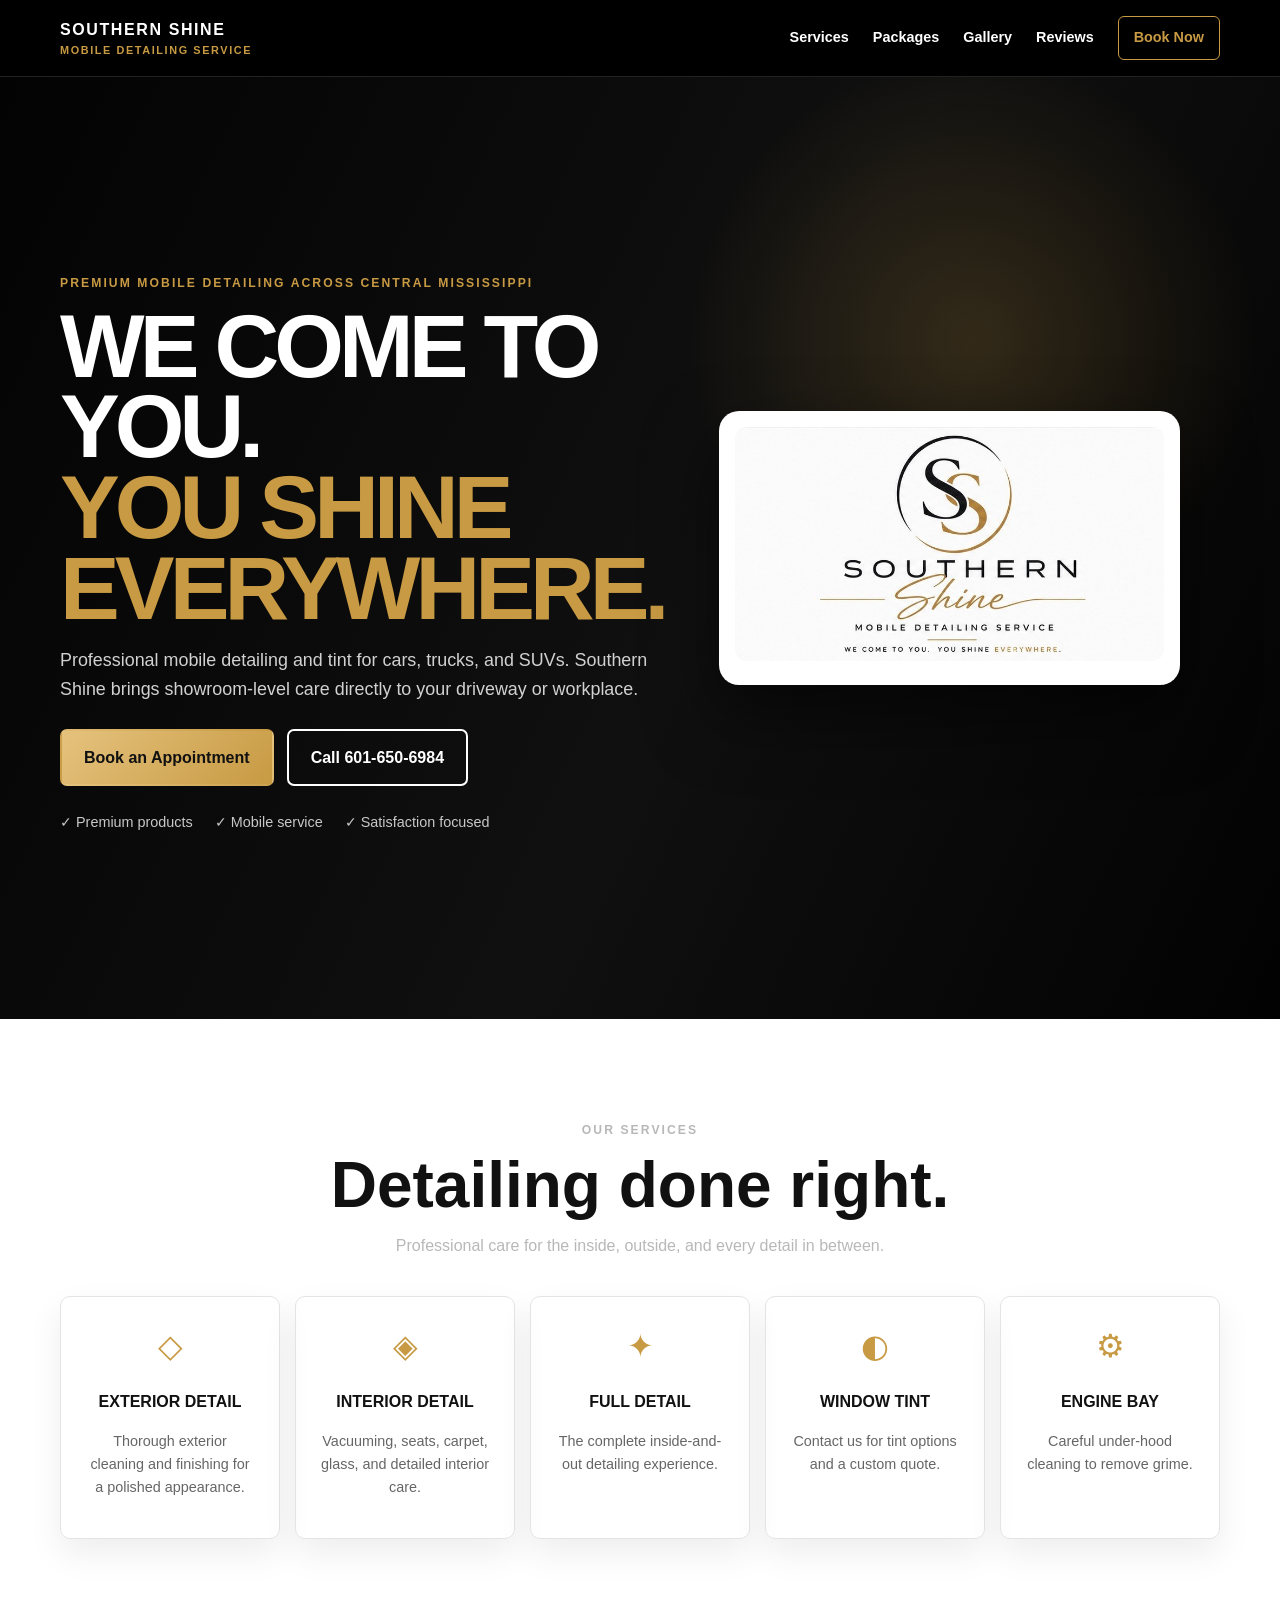
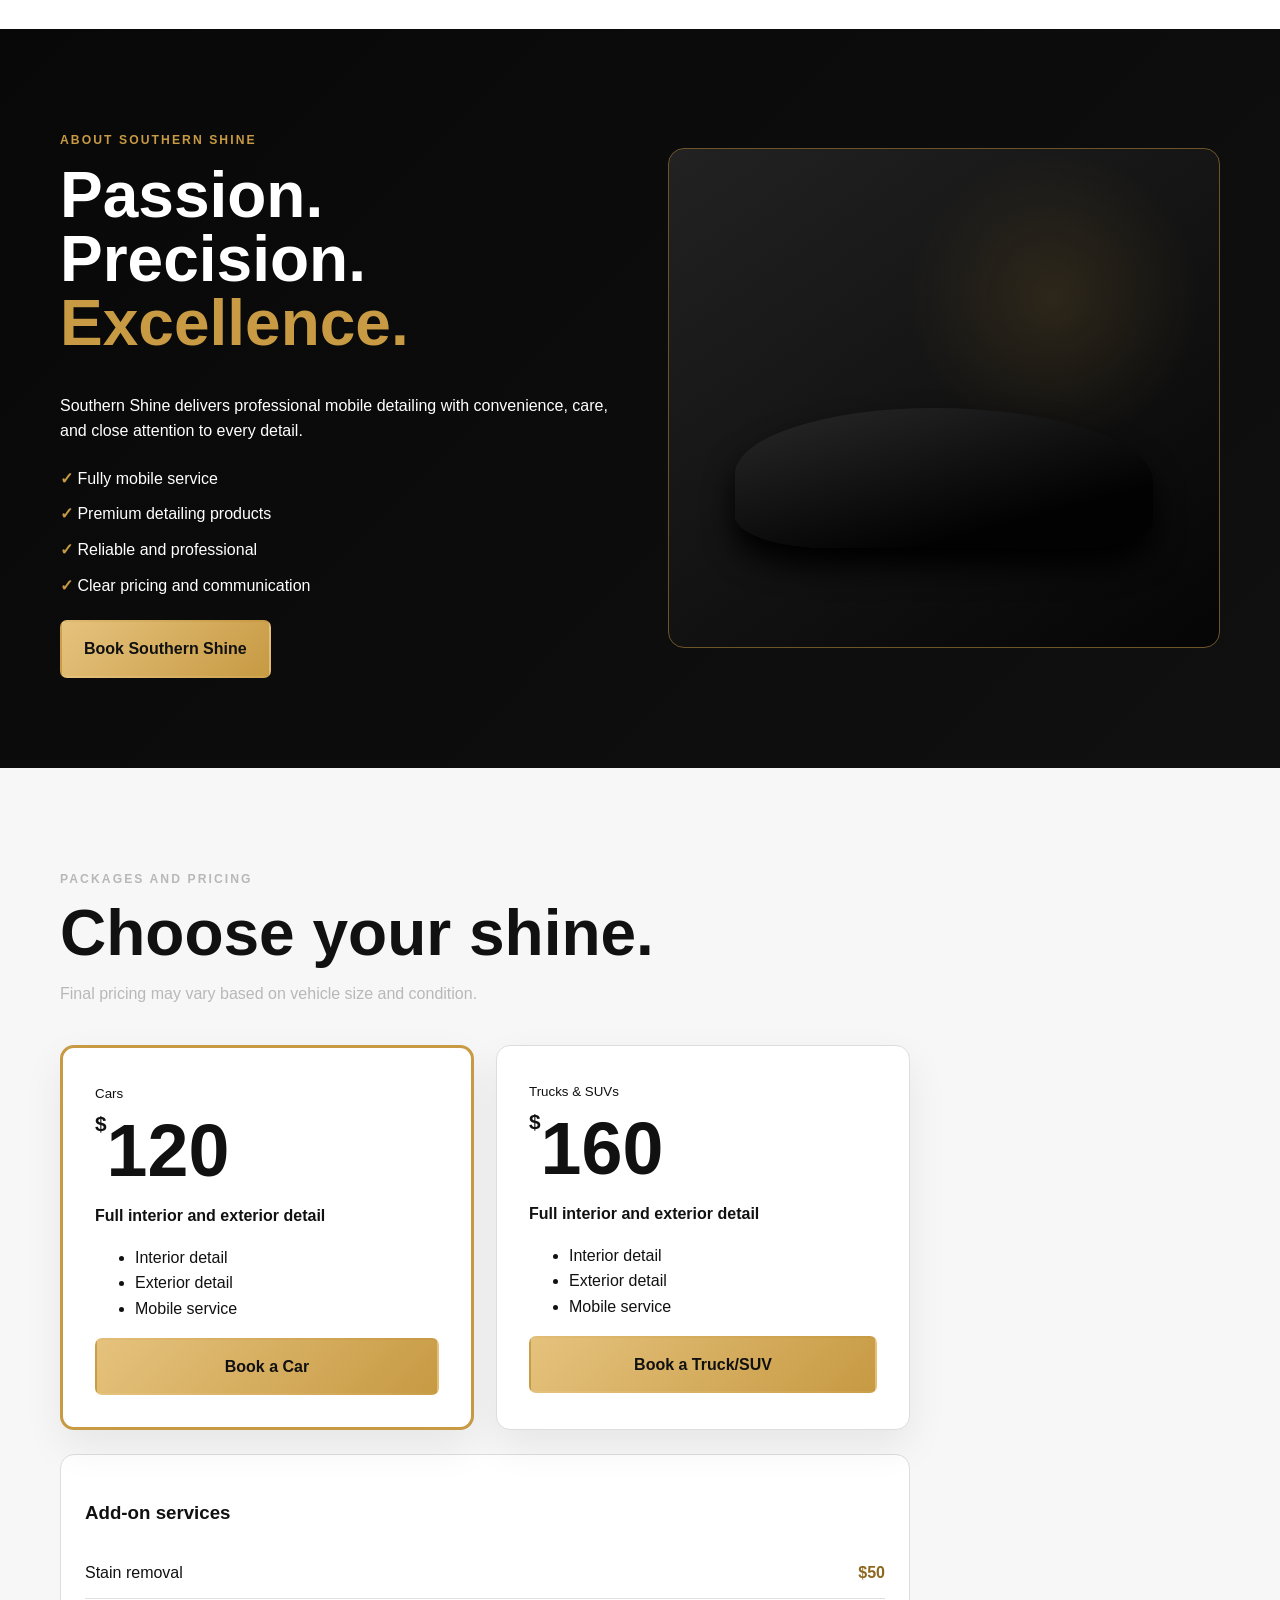
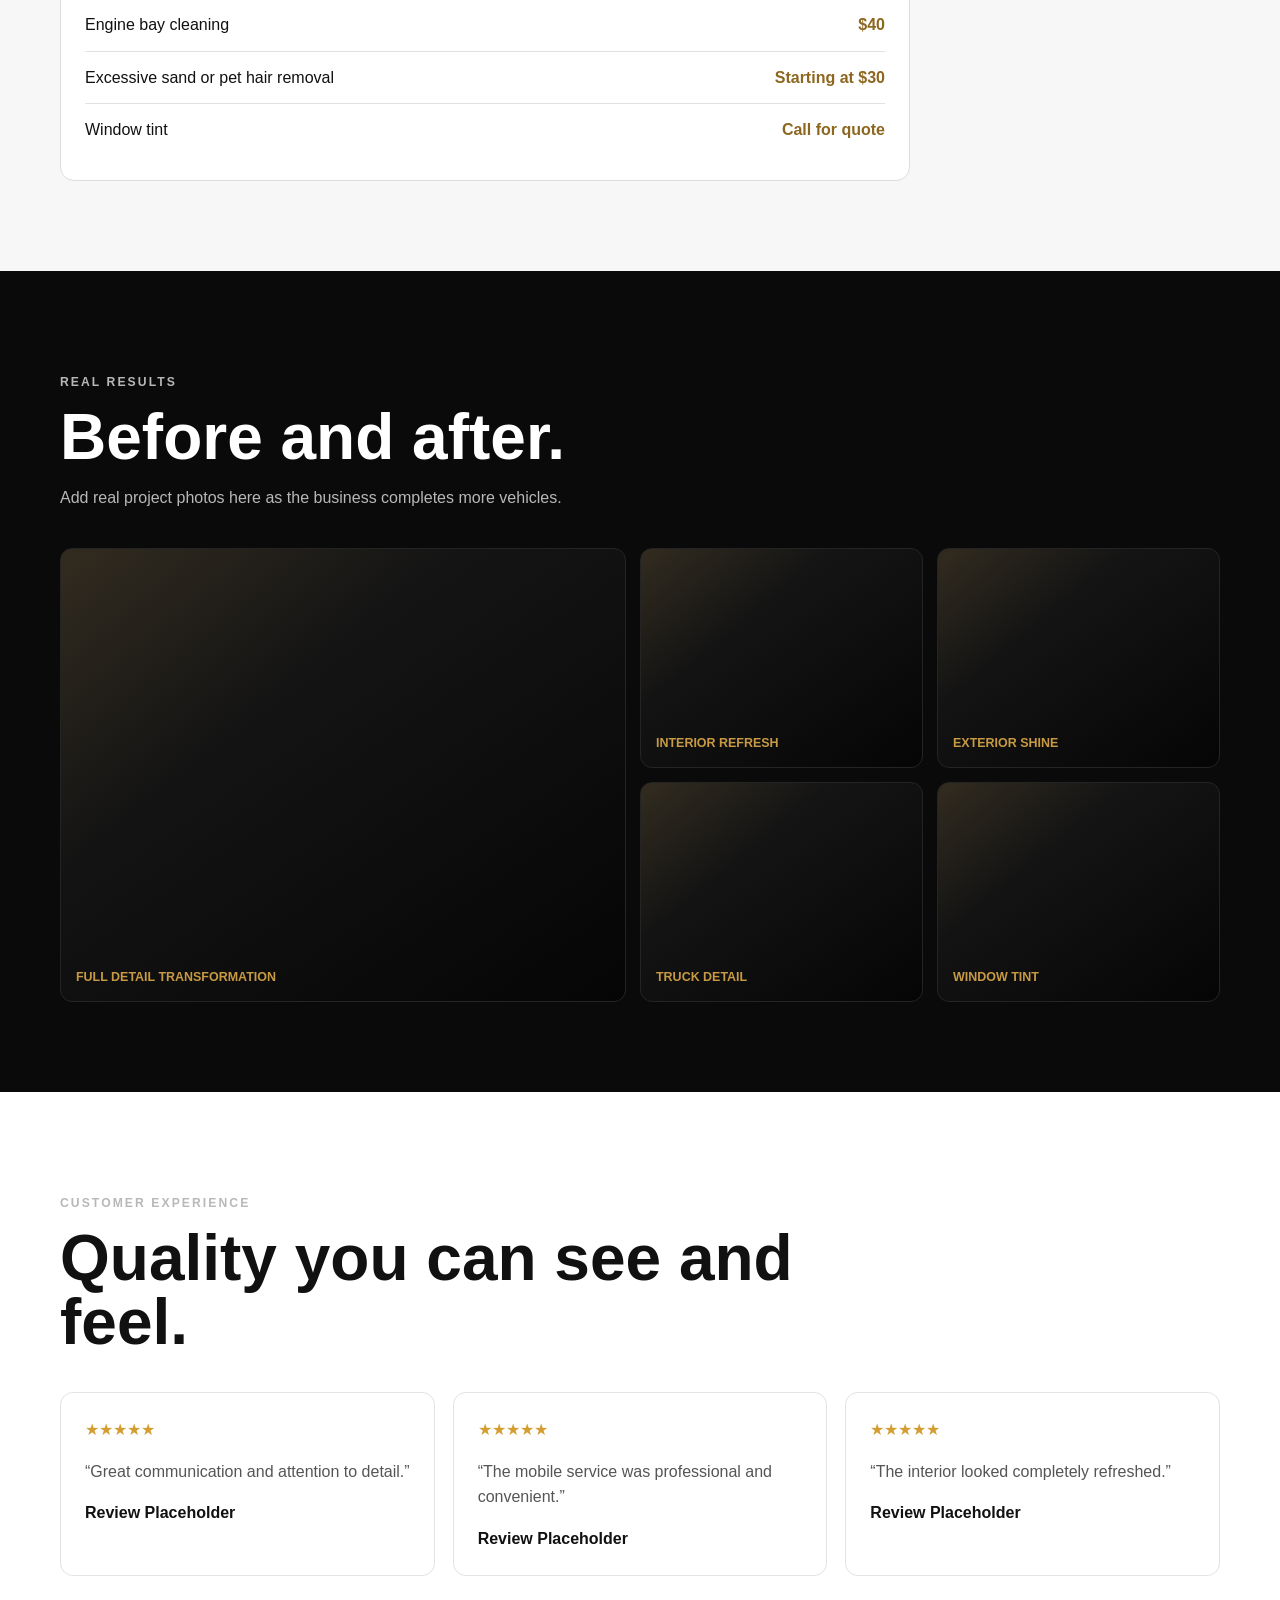
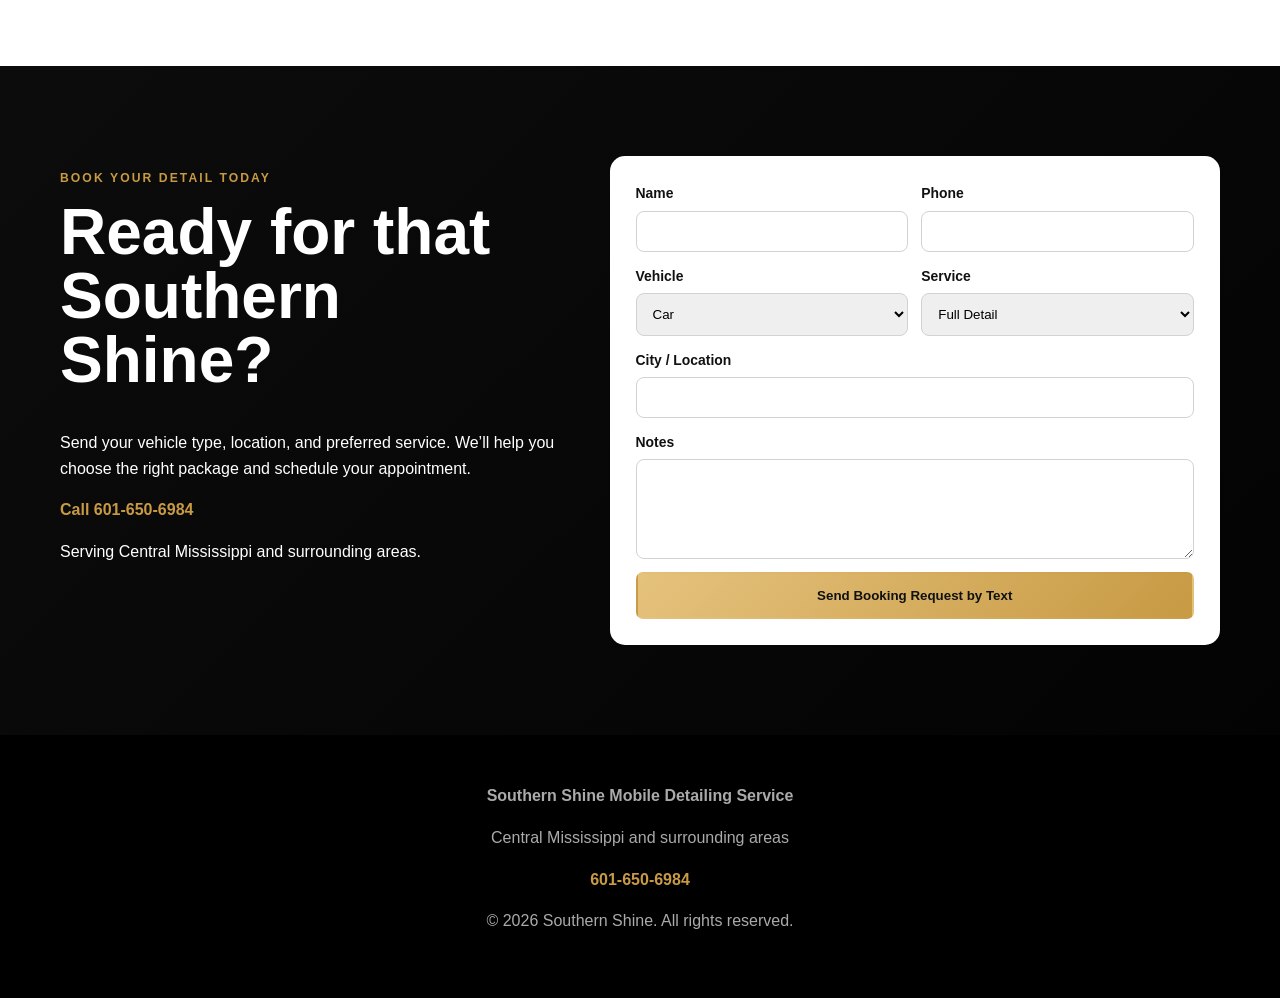
==== index.html.html @ eb8bfbff "Add files via upload" ====
<!doctype html>
<html lang="en">
<head>
<meta charset="utf-8"><meta name="viewport" content="width=device-width,initial-scale=1">
<meta name="description" content="Southern Shine Mobile Detailing Service in Central Mississippi. Full details, interior and exterior detailing, stain removal, engine bay cleaning, sand and pet hair removal, and window tint.">
<title>Southern Shine Mobile Detailing Service</title>
<style>
:root{--gold:#c79a43;--gold2:#e5c27d;--black:#050505;--panel:#111;--muted:#b8b8b8}
*{box-sizing:border-box}html{scroll-behavior:smooth}body{margin:0;background:var(--black);color:#fff;font-family:Arial,sans-serif;line-height:1.6}a{color:inherit}.wrap{width:min(1160px,92%);margin:auto}
header{position:sticky;top:0;z-index:10;background:rgba(0,0,0,.93);border-bottom:1px solid #222}.nav{height:76px;display:flex;align-items:center;justify-content:space-between}.brand{font-weight:900;letter-spacing:.1em;text-transform:uppercase}.brand span{color:var(--gold);display:block;font-size:.68rem}nav{display:flex;gap:24px;align-items:center}nav a{text-decoration:none;font-weight:700;font-size:.9rem}.book{border:1px solid var(--gold);color:var(--gold);padding:9px 15px;border-radius:6px}
.hero{min-height:780px;display:grid;align-items:center;background:radial-gradient(circle at 76% 28%,rgba(199,154,67,.2),transparent 24%),linear-gradient(115deg,#030303,#101010 55%,#020202)}.hero-grid{display:grid;grid-template-columns:1.08fr .92fr;gap:54px;align-items:center;padding:95px 0}.eyebrow{color:var(--gold);font-weight:900;letter-spacing:.17em;text-transform:uppercase;font-size:.76rem}h1{font-size:clamp(3.4rem,7vw,7.1rem);line-height:.9;margin:0;text-transform:uppercase;letter-spacing:-.055em}h1 span{color:var(--gold)}.lead{font-size:1.12rem;color:#d1d1d1;max-width:640px}.actions{display:flex;gap:13px;flex-wrap:wrap;margin-top:25px}.btn{display:inline-flex;align-items:center;justify-content:center;padding:14px 22px;border-radius:7px;text-decoration:none;font-weight:900;border:2px solid transparent}.gold{background:linear-gradient(135deg,var(--gold2),var(--gold));color:#111}.outline{border-color:#fff}.logo{background:#fff;padding:16px;border-radius:20px;box-shadow:0 30px 70px #0008}.logo img{width:100%;border-radius:12px}.trust{display:flex;gap:22px;flex-wrap:wrap;margin-top:25px;color:#c8c8c8;font-size:.9rem}
section{padding:90px 0}.title{max-width:760px;margin-bottom:38px}.title h2{font-size:clamp(2.4rem,5vw,4.4rem);line-height:1;margin:0}.title p{color:var(--muted)}
.services{background:#fff;color:#111}.grid5{display:grid;grid-template-columns:repeat(5,1fr);gap:15px}.card{padding:24px;border:1px solid #e4e4e4;border-radius:10px;text-align:center;box-shadow:0 15px 35px #00000012}.icon{font-size:2rem;color:var(--gold)}.card h3{text-transform:uppercase;font-size:1rem}.card p{color:#666;font-size:.9rem}
.about{background:linear-gradient(135deg,#080808,#101010)}.about-grid{display:grid;grid-template-columns:1fr 1fr;gap:55px;align-items:center}.visual{min-height:500px;border-radius:16px;border:1px solid #6d5528;background:radial-gradient(circle at 70% 30%,#8d6d2f35,transparent 28%),linear-gradient(145deg,#222,#050505);position:relative;overflow:hidden}.visual:before{content:"";position:absolute;left:12%;right:12%;bottom:20%;height:28%;border-radius:50% 55% 20% 24%;background:linear-gradient(165deg,#292929,#020202 75%);box-shadow:0 18px 30px #000}.checks{display:grid;gap:10px;margin:22px 0}.checks b{color:var(--gold)}
.pricing{background:#f7f7f7;color:#111}.prices{display:grid;grid-template-columns:repeat(2,1fr);gap:22px;max-width:850px}.price-card{padding:32px;border:1px solid #ddd;border-radius:14px;background:#fff;box-shadow:0 16px 40px #00000012}.featured{border:3px solid var(--gold)}.price{font-size:4.6rem;font-weight:900;line-height:1;margin:8px 0}.price sup{font-size:1.3rem;vertical-align:top}.price-card .btn{width:100%}.addons{max-width:850px;background:#fff;border:1px solid #ddd;border-radius:14px;padding:24px;margin-top:24px}.addon{display:flex;justify-content:space-between;padding:13px 0;border-top:1px solid #e1e1e1}.addon:first-of-type{border-top:0}.addon strong{color:#8d671f}
.gallery{background:#0a0a0a}.gallery-grid{display:grid;grid-template-columns:2fr 1fr 1fr;grid-auto-rows:220px;gap:14px}.shot{border:1px solid #242424;border-radius:12px;background:linear-gradient(140deg,#8b6a2d33,transparent 35%),linear-gradient(145deg,#1c1c1c,#050505);position:relative}.shot:first-child{grid-row:span 2}.shot span{position:absolute;left:15px;bottom:13px;color:var(--gold);font-weight:900;text-transform:uppercase;font-size:.78rem}
.reviews{background:#fff;color:#111}.review-grid{display:grid;grid-template-columns:repeat(3,1fr);gap:18px}.review{padding:24px;border:1px solid #e3e3e3;border-radius:13px}.stars{color:#d39d31}.review p{color:#555}
.booking{background:linear-gradient(135deg,#0c0c0c,#030303)}.booking-grid{display:grid;grid-template-columns:.9fr 1.1fr;gap:50px}form{background:#fff;color:#111;border-radius:15px;padding:26px}.form-grid{display:grid;grid-template-columns:1fr 1fr;gap:13px}label{display:grid;gap:6px;font-weight:800;font-size:.87rem}input,select,textarea{width:100%;padding:12px;border:1px solid #d2d2d2;border-radius:8px}textarea{min-height:100px}.full{grid-column:1/-1}form button{width:100%;border:0;cursor:pointer}
footer{padding:48px 0;text-align:center;background:#000;color:#aaa}footer a{color:var(--gold);font-weight:900;text-decoration:none}
@media(max-width:950px){.hero-grid,.about-grid,.booking-grid{grid-template-columns:1fr}.grid5{grid-template-columns:repeat(2,1fr)}.review-grid{grid-template-columns:1fr 1fr}}
@media(max-width:650px){nav{display:none}.hero{min-height:auto}.hero-grid{padding:75px 0}h1{font-size:3.5rem}.grid5,.prices,.review-grid,.form-grid{grid-template-columns:1fr}.gallery-grid{grid-template-columns:1fr;grid-auto-rows:200px}.shot:first-child{grid-row:auto}section{padding:70px 0}}
</style>
</head>
<body>
<header><div class="wrap nav"><div class="brand">Southern Shine<span>Mobile Detailing Service</span></div><nav><a href="#services">Services</a><a href="#pricing">Packages</a><a href="#gallery">Gallery</a><a href="#reviews">Reviews</a><a class="book" href="#booking">Book Now</a></nav></div></header>
<main>
<section class="hero"><div class="wrap hero-grid"><div><p class="eyebrow">Premium mobile detailing across Central Mississippi</p><h1>We Come To You.<br><span>You Shine Everywhere.</span></h1><p class="lead">Professional mobile detailing and tint for cars, trucks, and SUVs. Southern Shine brings showroom-level care directly to your driveway or workplace.</p><div class="actions"><a class="btn gold" href="sms:6016506984?&body=Hi%20Southern%20Shine,%20I%20would%20like%20to%20book%20a%20detail.">Book an Appointment</a><a class="btn outline" href="tel:6016506984">Call 601-650-6984</a></div><div class="trust"><span>✓ Premium products</span><span>✓ Mobile service</span><span>✓ Satisfaction focused</span></div></div><div class="logo"><img src="[data-uri]" alt="Southern Shine logo"></div></div></section>
<section id="services" class="services"><div class="wrap"><div class="title" style="text-align:center;margin-left:auto;margin-right:auto"><p class="eyebrow">Our services</p><h2>Detailing done right.</h2><p>Professional care for the inside, outside, and every detail in between.</p></div><div class="grid5">
<div class="card"><div class="icon">◇</div><h3>Exterior Detail</h3><p>Thorough exterior cleaning and finishing for a polished appearance.</p></div>
<div class="card"><div class="icon">◈</div><h3>Interior Detail</h3><p>Vacuuming, seats, carpet, glass, and detailed interior care.</p></div>
<div class="card"><div class="icon">✦</div><h3>Full Detail</h3><p>The complete inside-and-out detailing experience.</p></div>
<div class="card"><div class="icon">◐</div><h3>Window Tint</h3><p>Contact us for tint options and a custom quote.</p></div>
<div class="card"><div class="icon">⚙</div><h3>Engine Bay</h3><p>Careful under-hood cleaning to remove grime.</p></div>
</div></div></section>
<section class="about"><div class="wrap about-grid"><div><p class="eyebrow">About Southern Shine</p><div class="title"><h2>Passion. Precision. <span style="color:var(--gold)">Excellence.</span></h2></div><p>Southern Shine delivers professional mobile detailing with convenience, care, and close attention to every detail.</p><div class="checks"><span><b>✓</b> Fully mobile service</span><span><b>✓</b> Premium detailing products</span><span><b>✓</b> Reliable and professional</span><span><b>✓</b> Clear pricing and communication</span></div><a class="btn gold" href="#booking">Book Southern Shine</a></div><div class="visual"></div></div></section>
<section id="pricing" class="pricing"><div class="wrap"><div class="title"><p class="eyebrow">Packages and pricing</p><h2>Choose your shine.</h2><p>Final pricing may vary based on vehicle size and condition.</p></div><div class="prices"><div class="price-card featured"><small>Cars</small><div class="price"><sup>$</sup>120</div><p><b>Full interior and exterior detail</b></p><ul><li>Interior detail</li><li>Exterior detail</li><li>Mobile service</li></ul><a class="btn gold" href="sms:6016506984?&body=Hi%20Southern%20Shine,%20I%20want%20to%20book%20the%20$120%20car%20full%20detail.">Book a Car</a></div><div class="price-card"><small>Trucks & SUVs</small><div class="price"><sup>$</sup>160</div><p><b>Full interior and exterior detail</b></p><ul><li>Interior detail</li><li>Exterior detail</li><li>Mobile service</li></ul><a class="btn gold" href="sms:6016506984?&body=Hi%20Southern%20Shine,%20I%20want%20to%20book%20the%20$160%20truck/SUV%20full%20detail.">Book a Truck/SUV</a></div></div><div class="addons"><h3>Add-on services</h3><div class="addon"><span>Stain removal</span><strong>$50</strong></div><div class="addon"><span>Engine bay cleaning</span><strong>$40</strong></div><div class="addon"><span>Excessive sand or pet hair removal</span><strong>Starting at $30</strong></div><div class="addon"><span>Window tint</span><strong>Call for quote</strong></div></div></div></section>
<section id="gallery" class="gallery"><div class="wrap"><div class="title"><p class="eyebrow">Real results</p><h2>Before and after.</h2><p>Add real project photos here as the business completes more vehicles.</p></div><div class="gallery-grid"><div class="shot"><span>Full detail transformation</span></div><div class="shot"><span>Interior refresh</span></div><div class="shot"><span>Exterior shine</span></div><div class="shot"><span>Truck detail</span></div><div class="shot"><span>Window tint</span></div></div></div></section>
<section id="reviews" class="reviews"><div class="wrap"><div class="title"><p class="eyebrow">Customer experience</p><h2>Quality you can see and feel.</h2></div><div class="review-grid"><div class="review"><div class="stars">★★★★★</div><p>“Great communication and attention to detail.”</p><b>Review Placeholder</b></div><div class="review"><div class="stars">★★★★★</div><p>“The mobile service was professional and convenient.”</p><b>Review Placeholder</b></div><div class="review"><div class="stars">★★★★★</div><p>“The interior looked completely refreshed.”</p><b>Review Placeholder</b></div></div></div></section>
<section id="booking" class="booking"><div class="wrap booking-grid"><div><p class="eyebrow">Book your detail today</p><div class="title"><h2>Ready for that Southern Shine?</h2></div><p>Send your vehicle type, location, and preferred service. We’ll help you choose the right package and schedule your appointment.</p><p><a href="tel:6016506984" style="color:var(--gold);font-weight:900;text-decoration:none">Call 601-650-6984</a></p><p>Serving Central Mississippi and surrounding areas.</p></div><form onsubmit="sendBooking(event)"><div class="form-grid"><label>Name<input id="name" required></label><label>Phone<input id="phone" required></label><label>Vehicle<select id="vehicle"><option>Car</option><option>Truck</option><option>SUV</option><option>Other</option></select></label><label>Service<select id="service"><option>Full Detail</option><option>Interior Detail</option><option>Exterior Detail</option><option>Window Tint</option><option>Stain Removal</option><option>Engine Bay Cleaning</option></select></label><label class="full">City / Location<input id="location" required></label><label class="full">Notes<textarea id="notes"></textarea></label><div class="full"><button class="btn gold" type="submit">Send Booking Request by Text</button></div></div></form></div></section>
</main>
<footer><div class="wrap"><b>Southern Shine Mobile Detailing Service</b><p>Central Mississippi and surrounding areas</p><a href="tel:6016506984">601-650-6984</a><p>© 2026 Southern Shine. All rights reserved.</p></div></footer>
<script>
function sendBooking(e){e.preventDefault();const g=id=>encodeURIComponent(document.getElementById(id).value);location.href='sms:6016506984?&body=Hi%20Southern%20Shine,%20I%20would%20like%20to%20request%20an%20appointment.%0A%0AName:%20'+g('name')+'%0APhone:%20'+g('phone')+'%0AVehicle:%20'+g('vehicle')+'%0AService:%20'+g('service')+'%0ALocation:%20'+g('location')+'%0ANotes:%20'+g('notes')}
</script>
</body></html>
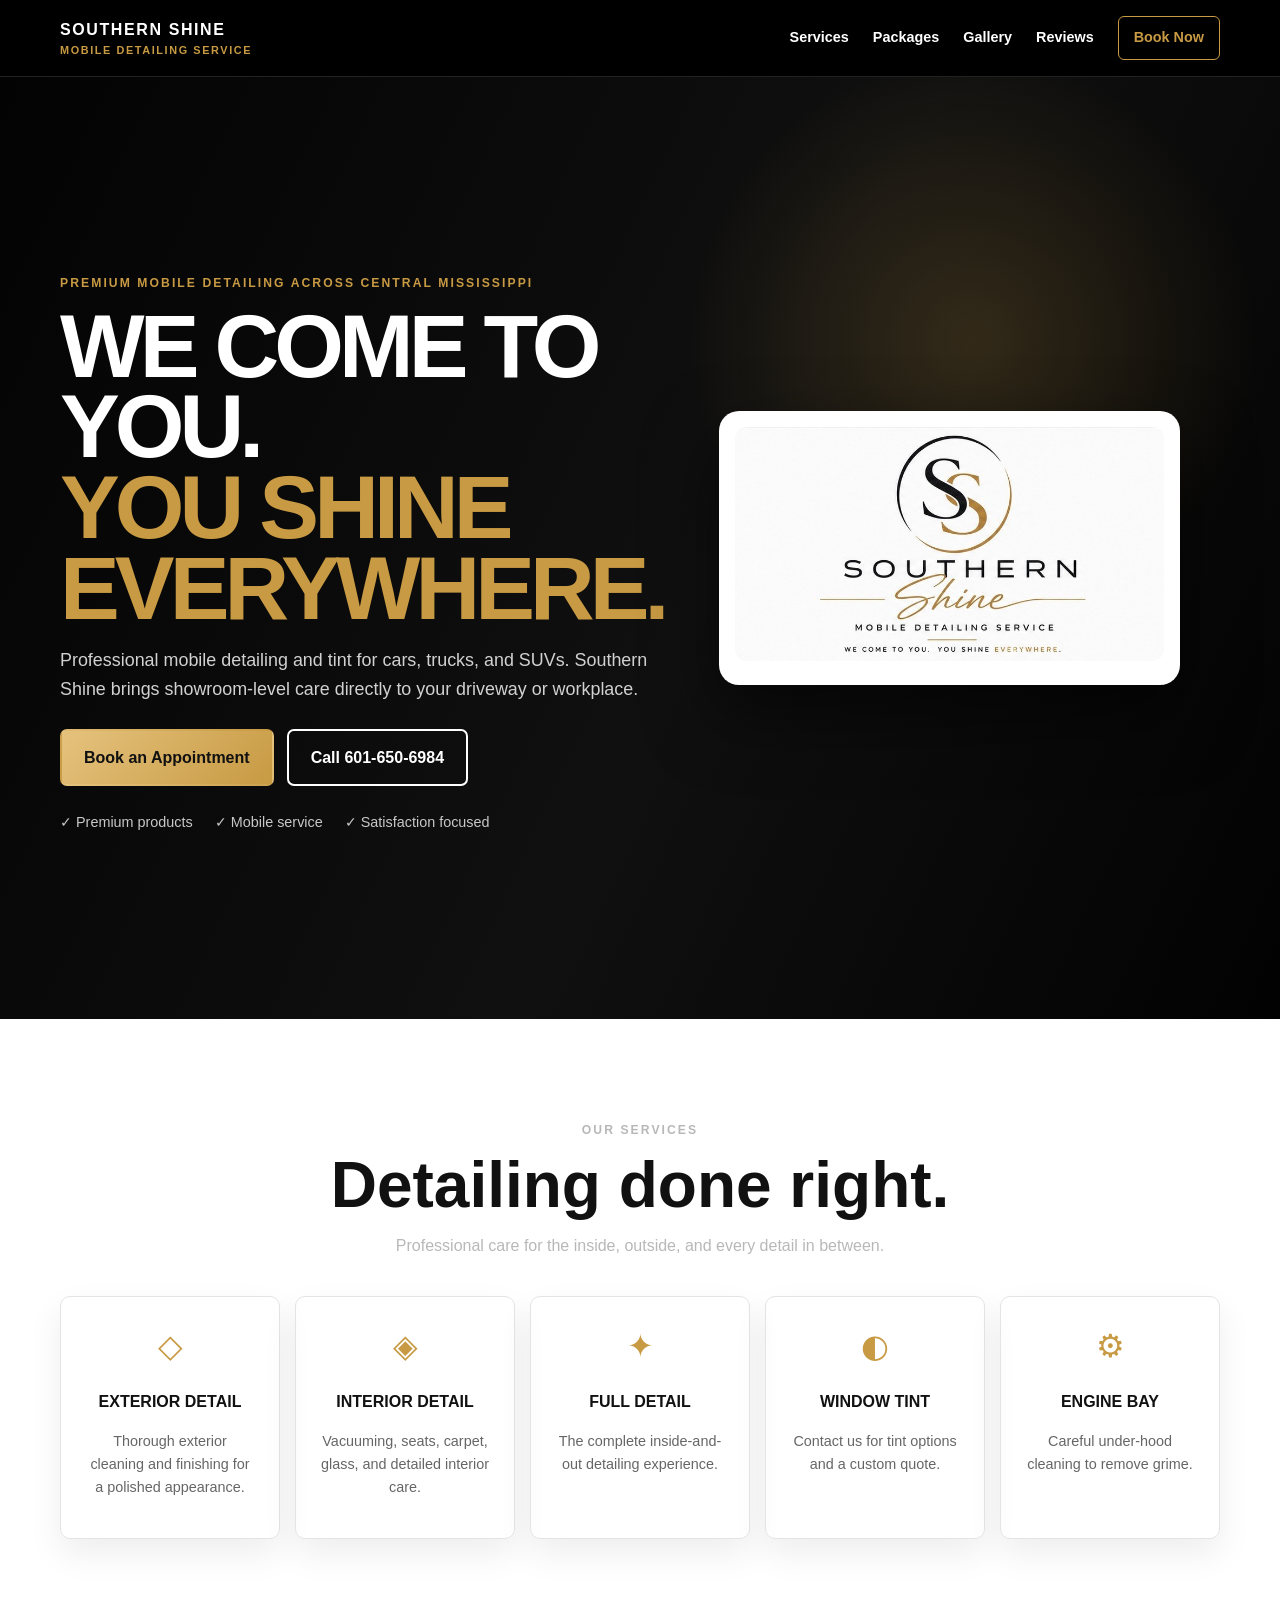
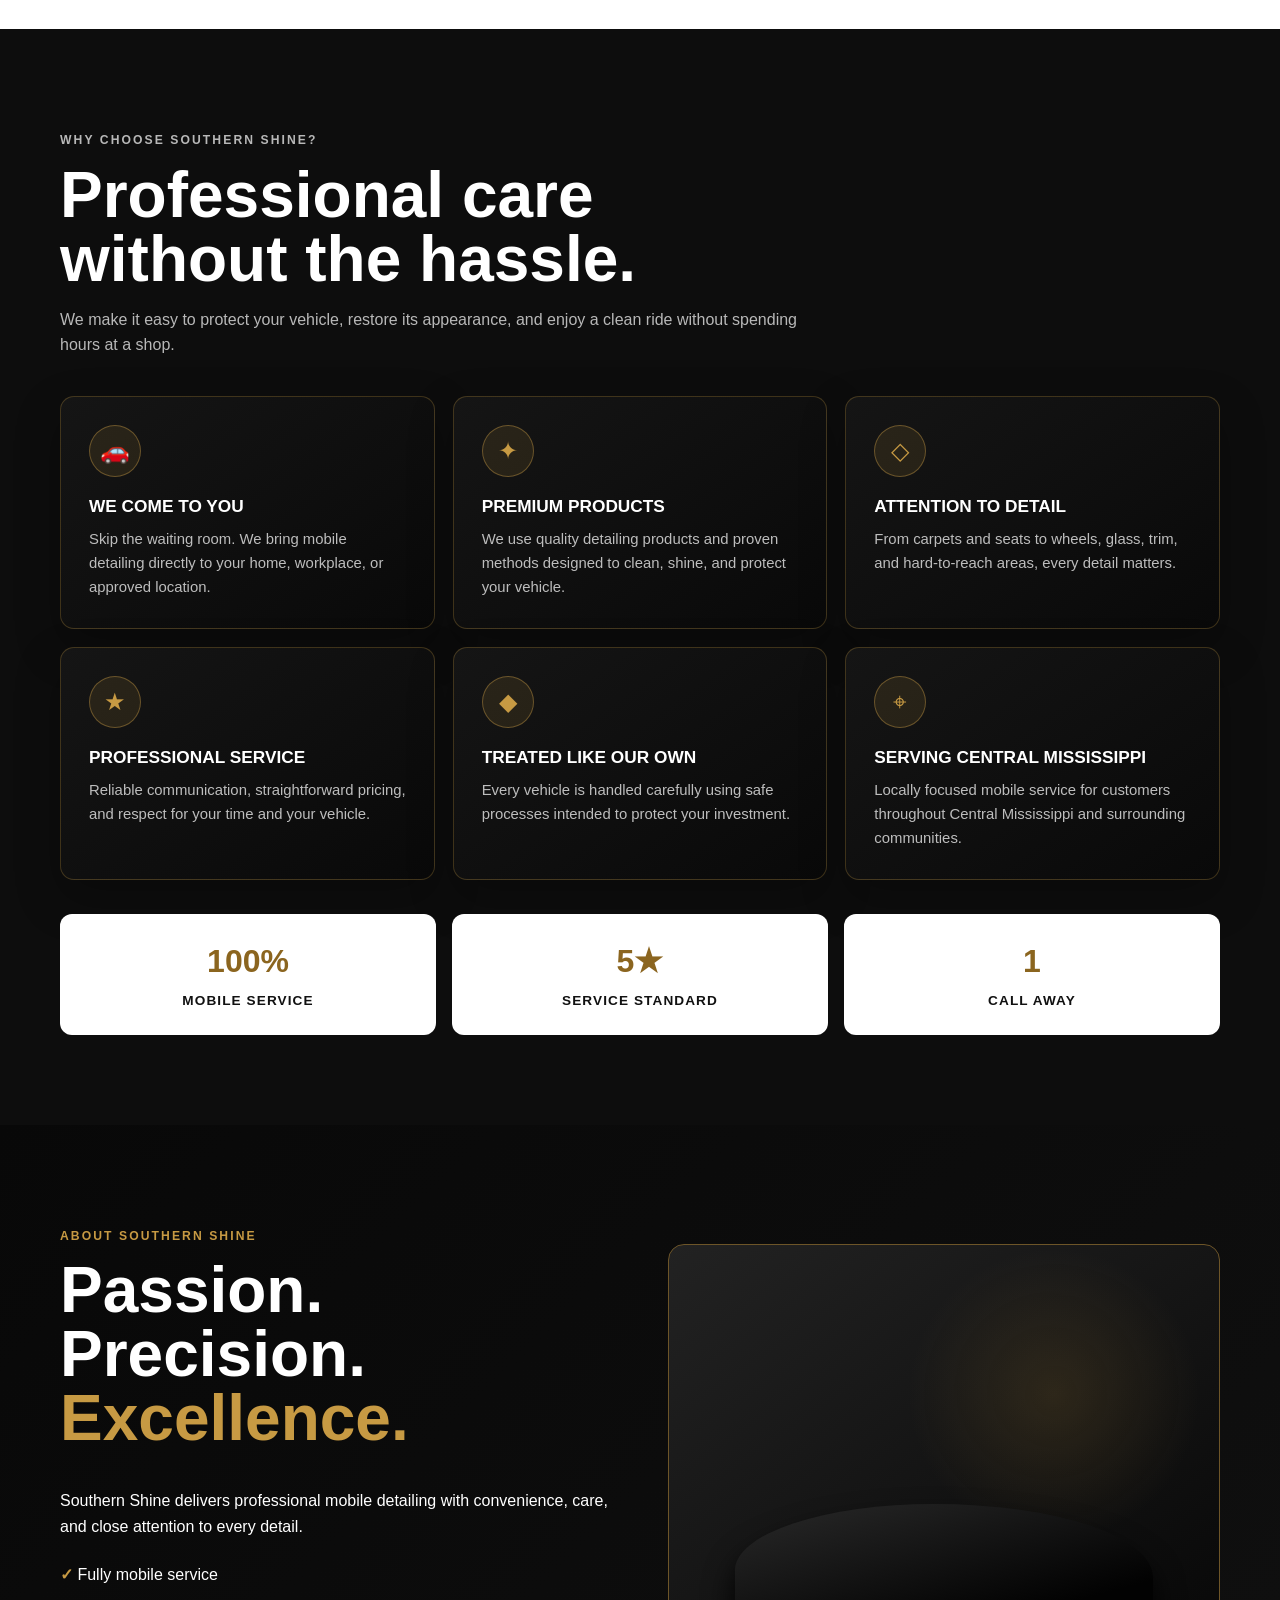
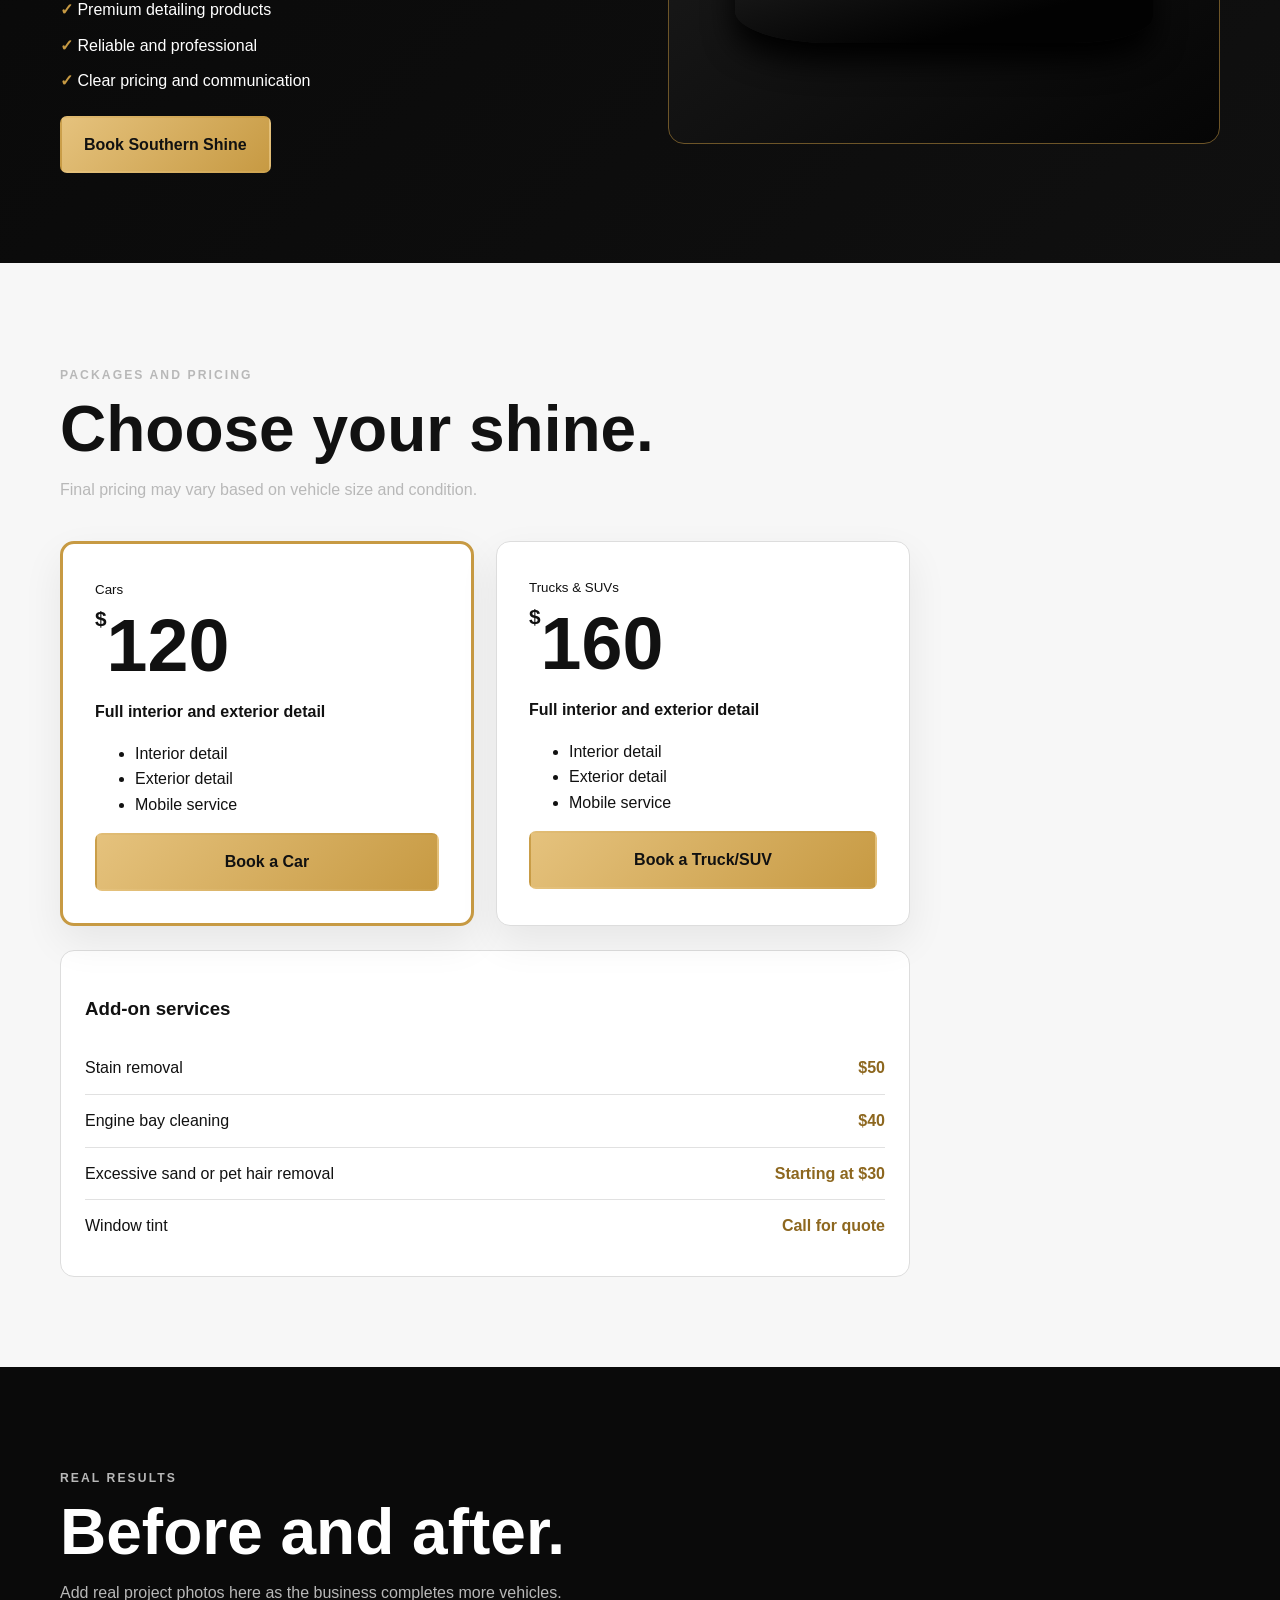
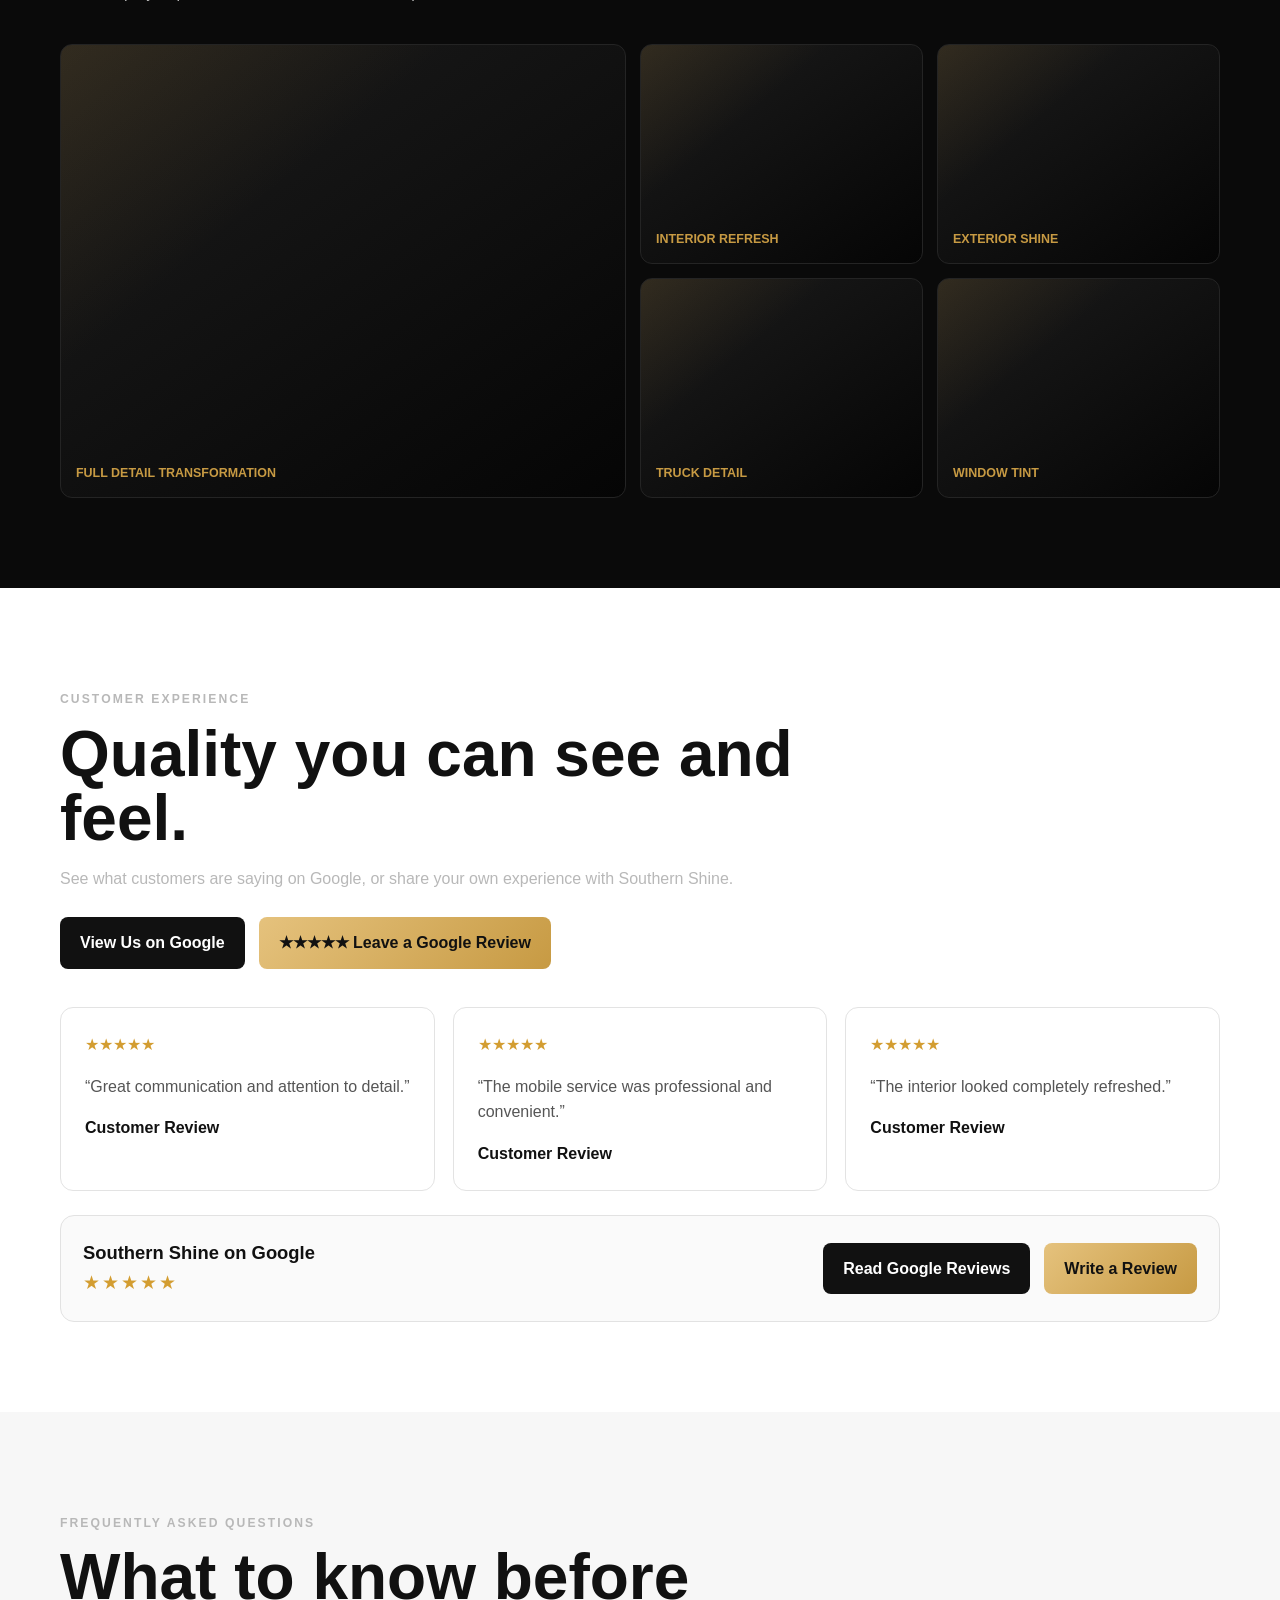
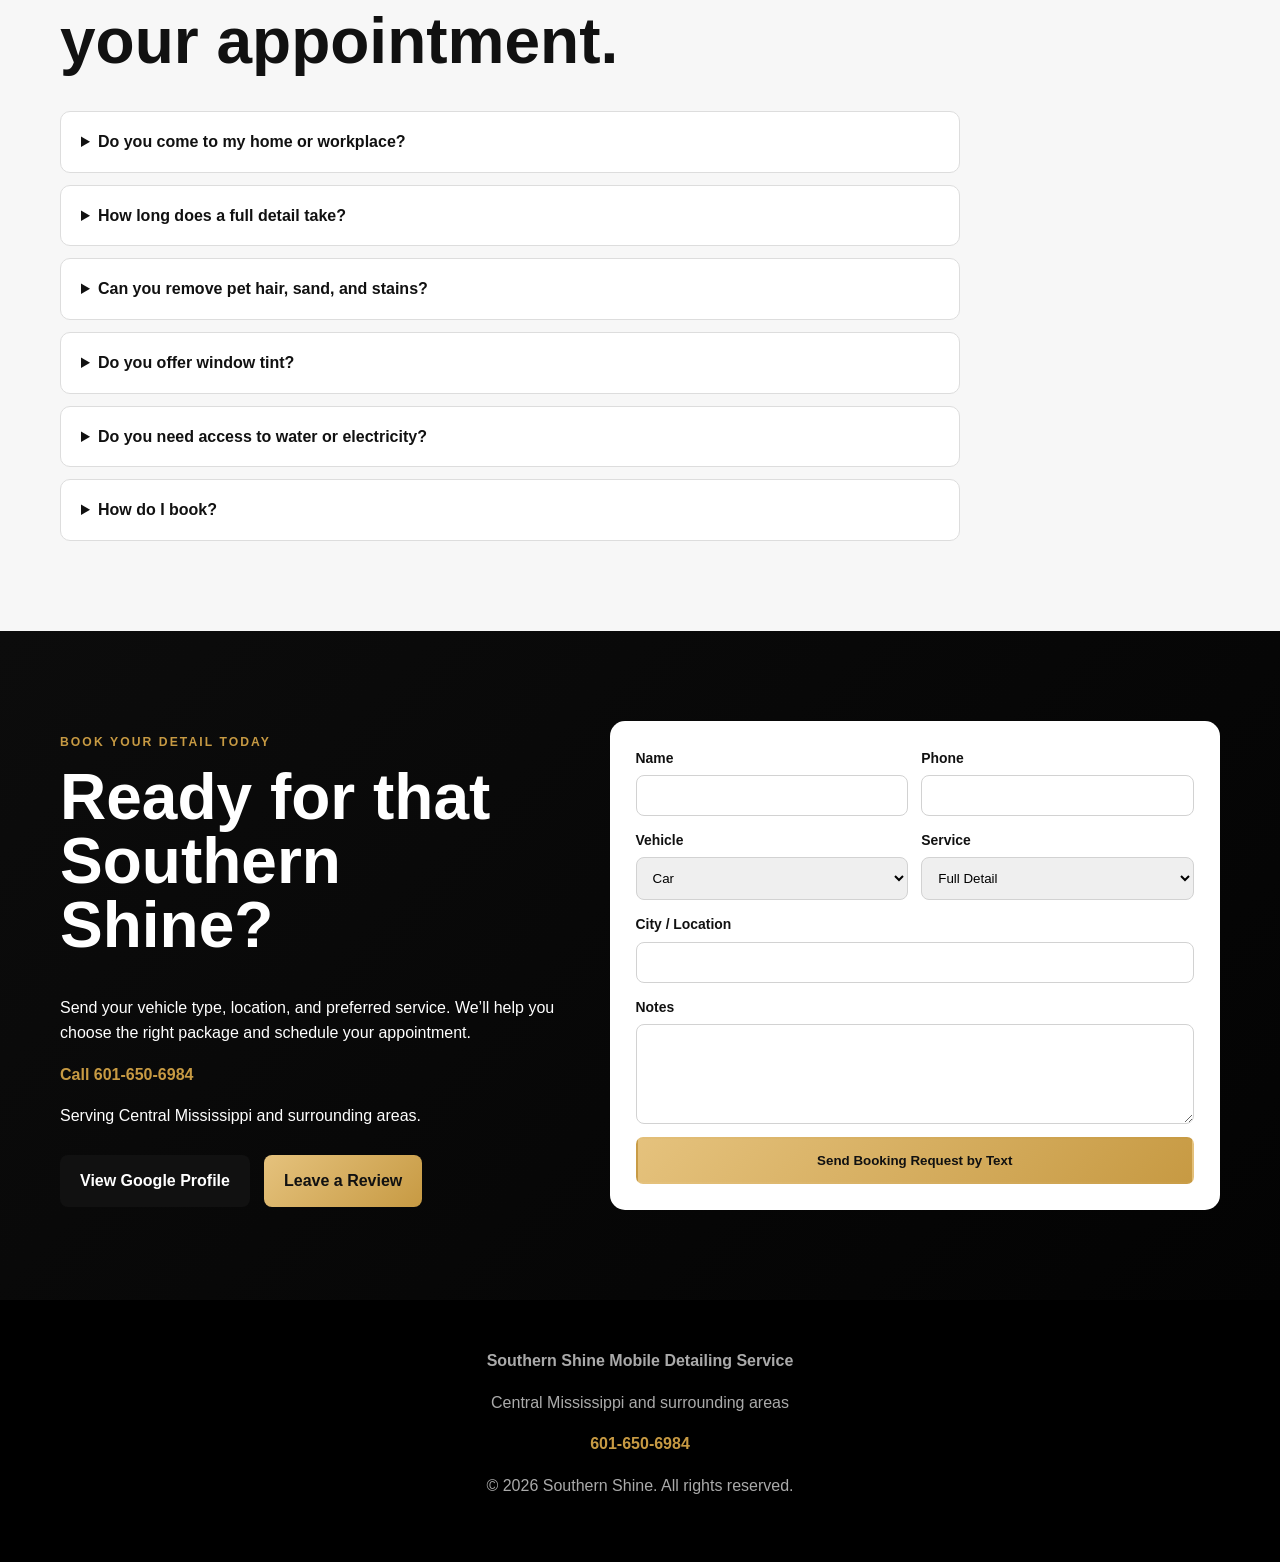
==== commit bf1bb0ac: "Add files via upload" ====
--- a/index.html.html
+++ b/index.html.html
@@ -19,6 +19,38 @@
 footer{padding:48px 0;text-align:center;background:#000;color:#aaa}footer a{color:var(--gold);font-weight:900;text-decoration:none}
 @media(max-width:950px){.hero-grid,.about-grid,.booking-grid{grid-template-columns:1fr}.grid5{grid-template-columns:repeat(2,1fr)}.review-grid{grid-template-columns:1fr 1fr}}
 @media(max-width:650px){nav{display:none}.hero{min-height:auto}.hero-grid{padding:75px 0}h1{font-size:3.5rem}.grid5,.prices,.review-grid,.form-grid{grid-template-columns:1fr}.gallery-grid{grid-template-columns:1fr;grid-auto-rows:200px}.shot:first-child{grid-row:auto}section{padding:70px 0}}
+
+.why{background:#0d0d0d}
+.why-grid{display:grid;grid-template-columns:repeat(3,1fr);gap:18px}
+.why-card{padding:28px;border:1px solid rgba(199,154,67,.28);border-radius:14px;background:linear-gradient(145deg,#151515,#090909);box-shadow:0 18px 45px rgba(0,0,0,.25)}
+.why-icon{width:52px;height:52px;border-radius:50%;display:grid;place-items:center;background:rgba(199,154,67,.12);border:1px solid rgba(199,154,67,.42);color:var(--gold);font-size:1.5rem;margin-bottom:16px}
+.why-card h3{margin:0 0 8px;font-size:1.08rem;text-transform:uppercase}
+.why-card p{margin:0;color:#bdbdbd;font-size:.93rem}
+.counters{display:grid;grid-template-columns:repeat(3,1fr);gap:16px;margin-top:34px}
+.counter{padding:22px;text-align:center;border-radius:12px;background:#fff;color:#111}
+.counter strong{display:block;font-size:2rem;color:#8b651f}
+.counter span{font-size:.85rem;font-weight:800;text-transform:uppercase;letter-spacing:.08em}
+.faq{background:#f7f7f7;color:#111}
+.faq-list{max-width:900px;display:grid;gap:12px}
+.faq details{background:#fff;border:1px solid #ddd;border-radius:10px;padding:17px 20px}
+.faq summary{cursor:pointer;font-weight:900}
+.faq details p{color:#5c5c5c;margin-bottom:0}
+.mobile-actions{display:none;position:fixed;left:12px;right:12px;bottom:12px;z-index:50;grid-template-columns:1fr 1fr;gap:10px}
+.mobile-actions a{padding:13px 10px;text-align:center;border-radius:999px;text-decoration:none;font-weight:900;box-shadow:0 12px 30px rgba(0,0,0,.35)}
+.mobile-actions .call{background:#fff;color:#111}
+.mobile-actions .text{background:linear-gradient(135deg,var(--gold2),var(--gold));color:#111}
+@media(max-width:950px){.why-grid{grid-template-columns:1fr 1fr}.counters{grid-template-columns:1fr}}
+@media(max-width:650px){.why-grid{grid-template-columns:1fr}.mobile-actions{display:grid}body{padding-bottom:76px}}
+
+
+.google-actions{display:flex;flex-wrap:wrap;gap:14px;margin-top:26px}
+.google-btn{display:inline-flex;align-items:center;justify-content:center;gap:9px;min-height:50px;padding:13px 20px;border-radius:8px;text-decoration:none;font-weight:900}
+.google-view{background:#111;color:#fff}
+.google-review{background:linear-gradient(135deg,var(--gold2),var(--gold));color:#111}
+.google-rating-box{margin-top:24px;padding:22px;border:1px solid #e2e2e2;border-radius:14px;background:#fafafa;display:flex;align-items:center;justify-content:space-between;gap:18px;flex-wrap:wrap}
+.google-rating-box strong{font-size:1.15rem}
+.google-rating-box span{color:#d39d31;letter-spacing:.1em;font-size:1.2rem}
+
 </style>
 </head>
 <body>
@@ -32,14 +64,80 @@
 <div class="card"><div class="icon">◐</div><h3>Window Tint</h3><p>Contact us for tint options and a custom quote.</p></div>
 <div class="card"><div class="icon">⚙</div><h3>Engine Bay</h3><p>Careful under-hood cleaning to remove grime.</p></div>
 </div></div></section>
+
+<section id="why" class="why">
+  <div class="wrap">
+    <div class="title">
+      <p class="eyebrow">Why choose Southern Shine?</p>
+      <h2>Professional care without the hassle.</h2>
+      <p>We make it easy to protect your vehicle, restore its appearance, and enjoy a clean ride without spending hours at a shop.</p>
+    </div>
+    <div class="why-grid">
+      <article class="why-card"><div class="why-icon">🚗</div><h3>We Come to You</h3><p>Skip the waiting room. We bring mobile detailing directly to your home, workplace, or approved location.</p></article>
+      <article class="why-card"><div class="why-icon">✦</div><h3>Premium Products</h3><p>We use quality detailing products and proven methods designed to clean, shine, and protect your vehicle.</p></article>
+      <article class="why-card"><div class="why-icon">◇</div><h3>Attention to Detail</h3><p>From carpets and seats to wheels, glass, trim, and hard-to-reach areas, every detail matters.</p></article>
+      <article class="why-card"><div class="why-icon">★</div><h3>Professional Service</h3><p>Reliable communication, straightforward pricing, and respect for your time and your vehicle.</p></article>
+      <article class="why-card"><div class="why-icon">◆</div><h3>Treated Like Our Own</h3><p>Every vehicle is handled carefully using safe processes intended to protect your investment.</p></article>
+      <article class="why-card"><div class="why-icon">⌖</div><h3>Serving Central Mississippi</h3><p>Locally focused mobile service for customers throughout Central Mississippi and surrounding communities.</p></article>
+    </div>
+    <div class="counters">
+      <div class="counter"><strong data-count="100">0%</strong><span>Mobile Service</span></div>
+      <div class="counter"><strong data-count="5">0★</strong><span>Service Standard</span></div>
+      <div class="counter"><strong data-count="1">0</strong><span>Call Away</span></div>
+    </div>
+  </div>
+</section>
+
 <section class="about"><div class="wrap about-grid"><div><p class="eyebrow">About Southern Shine</p><div class="title"><h2>Passion. Precision. <span style="color:var(--gold)">Excellence.</span></h2></div><p>Southern Shine delivers professional mobile detailing with convenience, care, and close attention to every detail.</p><div class="checks"><span><b>✓</b> Fully mobile service</span><span><b>✓</b> Premium detailing products</span><span><b>✓</b> Reliable and professional</span><span><b>✓</b> Clear pricing and communication</span></div><a class="btn gold" href="#booking">Book Southern Shine</a></div><div class="visual"></div></div></section>
 <section id="pricing" class="pricing"><div class="wrap"><div class="title"><p class="eyebrow">Packages and pricing</p><h2>Choose your shine.</h2><p>Final pricing may vary based on vehicle size and condition.</p></div><div class="prices"><div class="price-card featured"><small>Cars</small><div class="price"><sup>$</sup>120</div><p><b>Full interior and exterior detail</b></p><ul><li>Interior detail</li><li>Exterior detail</li><li>Mobile service</li></ul><a class="btn gold" href="sms:6016506984?&body=Hi%20Southern%20Shine,%20I%20want%20to%20book%20the%20$120%20car%20full%20detail.">Book a Car</a></div><div class="price-card"><small>Trucks & SUVs</small><div class="price"><sup>$</sup>160</div><p><b>Full interior and exterior detail</b></p><ul><li>Interior detail</li><li>Exterior detail</li><li>Mobile service</li></ul><a class="btn gold" href="sms:6016506984?&body=Hi%20Southern%20Shine,%20I%20want%20to%20book%20the%20$160%20truck/SUV%20full%20detail.">Book a Truck/SUV</a></div></div><div class="addons"><h3>Add-on services</h3><div class="addon"><span>Stain removal</span><strong>$50</strong></div><div class="addon"><span>Engine bay cleaning</span><strong>$40</strong></div><div class="addon"><span>Excessive sand or pet hair removal</span><strong>Starting at $30</strong></div><div class="addon"><span>Window tint</span><strong>Call for quote</strong></div></div></div></section>
 <section id="gallery" class="gallery"><div class="wrap"><div class="title"><p class="eyebrow">Real results</p><h2>Before and after.</h2><p>Add real project photos here as the business completes more vehicles.</p></div><div class="gallery-grid"><div class="shot"><span>Full detail transformation</span></div><div class="shot"><span>Interior refresh</span></div><div class="shot"><span>Exterior shine</span></div><div class="shot"><span>Truck detail</span></div><div class="shot"><span>Window tint</span></div></div></div></section>
-<section id="reviews" class="reviews"><div class="wrap"><div class="title"><p class="eyebrow">Customer experience</p><h2>Quality you can see and feel.</h2></div><div class="review-grid"><div class="review"><div class="stars">★★★★★</div><p>“Great communication and attention to detail.”</p><b>Review Placeholder</b></div><div class="review"><div class="stars">★★★★★</div><p>“The mobile service was professional and convenient.”</p><b>Review Placeholder</b></div><div class="review"><div class="stars">★★★★★</div><p>“The interior looked completely refreshed.”</p><b>Review Placeholder</b></div></div></div></section>
-<section id="booking" class="booking"><div class="wrap booking-grid"><div><p class="eyebrow">Book your detail today</p><div class="title"><h2>Ready for that Southern Shine?</h2></div><p>Send your vehicle type, location, and preferred service. We’ll help you choose the right package and schedule your appointment.</p><p><a href="tel:6016506984" style="color:var(--gold);font-weight:900;text-decoration:none">Call 601-650-6984</a></p><p>Serving Central Mississippi and surrounding areas.</p></div><form onsubmit="sendBooking(event)"><div class="form-grid"><label>Name<input id="name" required></label><label>Phone<input id="phone" required></label><label>Vehicle<select id="vehicle"><option>Car</option><option>Truck</option><option>SUV</option><option>Other</option></select></label><label>Service<select id="service"><option>Full Detail</option><option>Interior Detail</option><option>Exterior Detail</option><option>Window Tint</option><option>Stain Removal</option><option>Engine Bay Cleaning</option></select></label><label class="full">City / Location<input id="location" required></label><label class="full">Notes<textarea id="notes"></textarea></label><div class="full"><button class="btn gold" type="submit">Send Booking Request by Text</button></div></div></form></div></section>
+<section id="reviews" class="reviews"><div class="wrap"><div class="title"><p class="eyebrow">Customer experience</p><h2>Quality you can see and feel.</h2><p>See what customers are saying on Google, or share your own experience with Southern Shine.</p><div class="google-actions"><a class="google-btn google-view" href="https://share.google/HwVFBmlVu8GV7FS5L" target="_blank" rel="noopener">View Us on Google</a><a class="google-btn google-review" href="https://g.page/r/CeV7yMw984xhEAE/review" target="_blank" rel="noopener">★★★★★ Leave a Google Review</a></div></div><div class="review-grid"><div class="review"><div class="stars">★★★★★</div><p>“Great communication and attention to detail.”</p><b>Customer Review</b></div><div class="review"><div class="stars">★★★★★</div><p>“The mobile service was professional and convenient.”</p><b>Customer Review</b></div><div class="review"><div class="stars">★★★★★</div><p>“The interior looked completely refreshed.”</p><b>Customer Review</b></div></div><div class="google-rating-box"><div><strong>Southern Shine on Google</strong><br><span>★★★★★</span></div><div class="google-actions" style="margin-top:0"><a class="google-btn google-view" href="https://share.google/HwVFBmlVu8GV7FS5L" target="_blank" rel="noopener">Read Google Reviews</a><a class="google-btn google-review" href="https://g.page/r/CeV7yMw984xhEAE/review" target="_blank" rel="noopener">Write a Review</a></div></div></div></section>
+
+<section id="faq" class="faq">
+  <div class="wrap">
+    <div class="title">
+      <p class="eyebrow">Frequently asked questions</p>
+      <h2>What to know before your appointment.</h2>
+    </div>
+    <div class="faq-list">
+      <details><summary>Do you come to my home or workplace?</summary><p>Yes. Southern Shine is a mobile service. We travel throughout Central Mississippi and surrounding areas to approved service locations.</p></details>
+      <details><summary>How long does a full detail take?</summary><p>Timing depends on the vehicle size and condition. When you request an appointment, we can provide a more accurate time estimate.</p></details>
+      <details><summary>Can you remove pet hair, sand, and stains?</summary><p>Yes. Stain removal is $50, and excessive sand or pet hair removal starts at $30. Final pricing depends on the amount of work required.</p></details>
+      <details><summary>Do you offer window tint?</summary><p>Yes. Contact us with your vehicle year, make, model, and the windows you want tinted for availability and pricing.</p></details>
+      <details><summary>Do you need access to water or electricity?</summary><p>Requirements may vary by appointment and equipment setup. We will confirm any site needs before the scheduled service.</p></details>
+      <details><summary>How do I book?</summary><p>Call or text 601-650-6984, or complete the booking form on this page. The form opens a prepared text message with your details.</p></details>
+    </div>
+  </div>
+</section>
+
+<section id="booking" class="booking"><div class="wrap booking-grid"><div><p class="eyebrow">Book your detail today</p><div class="title"><h2>Ready for that Southern Shine?</h2></div><p>Send your vehicle type, location, and preferred service. We’ll help you choose the right package and schedule your appointment.</p><p><a href="tel:6016506984" style="color:var(--gold);font-weight:900;text-decoration:none">Call 601-650-6984</a></p><p>Serving Central Mississippi and surrounding areas.</p><div class="google-actions"><a class="google-btn google-view" href="https://share.google/HwVFBmlVu8GV7FS5L" target="_blank" rel="noopener">View Google Profile</a><a class="google-btn google-review" href="https://g.page/r/CeV7yMw984xhEAE/review" target="_blank" rel="noopener">Leave a Review</a></div></div><form onsubmit="sendBooking(event)"><div class="form-grid"><label>Name<input id="name" required></label><label>Phone<input id="phone" required></label><label>Vehicle<select id="vehicle"><option>Car</option><option>Truck</option><option>SUV</option><option>Other</option></select></label><label>Service<select id="service"><option>Full Detail</option><option>Interior Detail</option><option>Exterior Detail</option><option>Window Tint</option><option>Stain Removal</option><option>Engine Bay Cleaning</option></select></label><label class="full">City / Location<input id="location" required></label><label class="full">Notes<textarea id="notes"></textarea></label><div class="full"><button class="btn gold" type="submit">Send Booking Request by Text</button></div></div></form></div></section>
 </main>
 <footer><div class="wrap"><b>Southern Shine Mobile Detailing Service</b><p>Central Mississippi and surrounding areas</p><a href="tel:6016506984">601-650-6984</a><p>© 2026 Southern Shine. All rights reserved.</p></div></footer>
 <script>
 function sendBooking(e){e.preventDefault();const g=id=>encodeURIComponent(document.getElementById(id).value);location.href='sms:6016506984?&body=Hi%20Southern%20Shine,%20I%20would%20like%20to%20request%20an%20appointment.%0A%0AName:%20'+g('name')+'%0APhone:%20'+g('phone')+'%0AVehicle:%20'+g('vehicle')+'%0AService:%20'+g('service')+'%0ALocation:%20'+g('location')+'%0ANotes:%20'+g('notes')}
+
+const counters=document.querySelectorAll('[data-count]');
+const counterObserver=new IntersectionObserver(entries=>{
+  entries.forEach(entry=>{
+    if(!entry.isIntersecting)return;
+    const el=entry.target,target=Number(el.dataset.count);
+    let current=0;
+    const suffix=target===100?'%':target===5?'★':'';
+    const timer=setInterval(()=>{
+      current++;
+      el.textContent=current+suffix;
+      if(current>=target)clearInterval(timer);
+    }, target===100?12:120);
+    counterObserver.unobserve(el);
+  });
+},{threshold:.5});
+counters.forEach(el=>counterObserver.observe(el));
+
 </script>
+
+<div class="mobile-actions">
+  <a class="call" href="tel:6016506984">Call Now</a>
+  <a class="text" href="sms:6016506984?&body=Hi%20Southern%20Shine,%20I%20would%20like%20to%20book%20a%20detail.">Text to Book</a>
+</div>
+
 </body></html>
